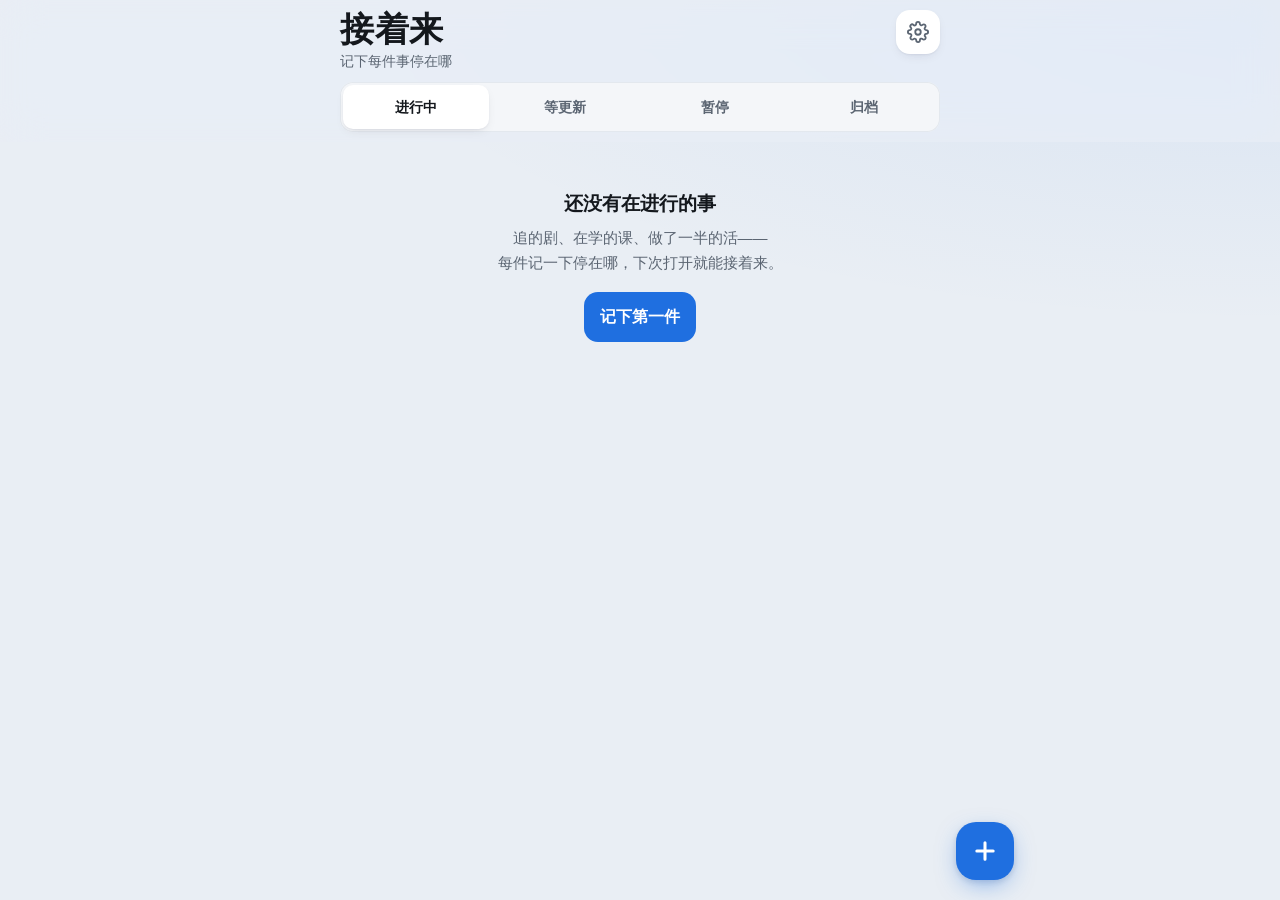
==== index.html @ cc516487 "feat: 界面、存储与同步调度 - 首页：状态标签、冷落提醒、标签筛选、卡片 +1 / 撤销 / 写两句、左滑暂停完成删除 - 详情：接着来卡片、位置调节、时间点、清单、停在这里、历史、设置、二刷 " ====
<!doctype html>
<html lang="zh-CN">
<head>
<meta charset="utf-8">
<meta name="viewport" content="width=device-width, initial-scale=1, viewport-fit=cover">
<title>接着来</title>
<meta name="description" content="记下每件事停在哪、当时想到哪，下次打开就能接着来。">
<meta name="theme-color" content="#e9eef4" media="(prefers-color-scheme: light)">
<meta name="theme-color" content="#15181d" media="(prefers-color-scheme: dark)">
<meta name="apple-mobile-web-app-title" content="接着来">
<link rel="icon" href="icon.svg" type="image/svg+xml">
<link rel="stylesheet" href="assets/app.css">
</head>
<body>

<header class="top" id="top">
  <div class="top-in">
    <div class="brand">
      <h1>接着来</h1>
      <p class="sub" id="sub"></p>
    </div>
    <button class="ib" id="setBtn" type="button" aria-label="设置与同步">
      <svg class="ico" viewBox="0 0 24 24" aria-hidden="true"><circle cx="12" cy="12" r="3"/><path d="M19.4 15a1.65 1.65 0 0 0 .33 1.82l.06.06a2 2 0 1 1-2.83 2.83l-.06-.06a1.65 1.65 0 0 0-1.82-.33 1.65 1.65 0 0 0-1 1.51V21a2 2 0 1 1-4 0v-.09A1.65 1.65 0 0 0 9 19.4a1.65 1.65 0 0 0-1.82.33l-.06.06a2 2 0 1 1-2.83-2.83l.06-.06A1.65 1.65 0 0 0 4.68 15a1.65 1.65 0 0 0-1.51-1H3a2 2 0 1 1 0-4h.09A1.65 1.65 0 0 0 4.6 9a1.65 1.65 0 0 0-.33-1.82l-.06-.06a2 2 0 1 1 2.83-2.83l.06.06A1.65 1.65 0 0 0 9 4.68a1.65 1.65 0 0 0 1-1.51V3a2 2 0 1 1 4 0v.09a1.65 1.65 0 0 0 1 1.51 1.65 1.65 0 0 0 1.82-.33l.06-.06a2 2 0 1 1 2.83 2.83l-.06.06A1.65 1.65 0 0 0 19.4 9a1.65 1.65 0 0 0 1.51 1H21a2 2 0 1 1 0 4h-.09a1.65 1.65 0 0 0-1.51 1z"/></svg>
      <span class="dot" id="syncDot" hidden></span>
    </button>
  </div>
  <nav class="tabs" id="tabs" aria-label="按状态筛选">
    <button type="button" data-tab="active">进行中<span class="n"></span></button>
    <button type="button" data-tab="waiting">等更新<span class="n"></span></button>
    <button type="button" data-tab="paused">暂停<span class="n"></span></button>
    <button type="button" data-tab="archive">归档<span class="n"></span></button>
  </nav>
</header>

<main class="wrap" id="main">
  <section class="stale" id="stale" hidden>
    <button type="button" class="stale-h" id="staleBtn" aria-expanded="false">
      <svg class="ico" viewBox="0 0 24 24" aria-hidden="true"><circle cx="12" cy="12" r="9"/><path d="M12 7v5l3 2"/></svg>
      <span id="staleTxt"></span>
      <svg class="ico chev" viewBox="0 0 24 24" aria-hidden="true"><path d="m6 9 6 6 6-6"/></svg>
    </button>
    <div class="stale-list" id="staleList" hidden></div>
  </section>
  <div class="tags" id="tags" hidden></div>
  <div class="list" id="list"></div>
  <div class="empty" id="empty" hidden></div>
</main>

<button class="fab" id="fab" type="button" aria-label="新建一件事">
  <svg viewBox="0 0 24 24" aria-hidden="true"><path d="M12 5v14M5 12h14"/></svg>
</button>

<div class="toast" id="toast" role="status" aria-live="polite" hidden>
  <span class="t-txt" id="toastTxt"></span>
  <span class="t-acts" id="toastActs"></span>
</div>

<!-- ===== 底部弹窗：DOM 顺序 = 叠放顺序（后面的盖在前面上面），SheetDismiss 按这个顺序登记 ===== -->

<!-- 新建 -->
<div class="mask" id="newMask" hidden>
  <div class="sheet" id="newSheet" role="dialog" aria-modal="true" aria-labelledby="newH">
    <p class="s-kicker" id="newH">新建一件事</p>
    <input class="big-in" id="nTitle" type="text" placeholder="比如：漫长的季节 / 高数第三章 / 写周报" autocomplete="off" enterkeyhint="done" maxlength="80">
    <p class="s-label">它的进度怎么算？</p>
    <div class="tpl" id="nTpl"></div>
    <p class="tpl-hint" id="nTplHint"></p>
    <div class="s-actions">
      <button type="button" class="btn2" id="nCancel">取消</button>
      <button type="button" class="btn1" id="nOk">建好</button>
    </div>
  </div>
</div>

<!-- 详情 -->
<div class="mask" id="detMask" hidden>
  <div class="sheet tall" id="detSheet" role="dialog" aria-modal="true" aria-label="详情">
    <div class="d-head">
      <input class="big-in d-title" id="dTitle" type="text" autocomplete="off" maxlength="80" aria-label="名字">
      <button type="button" class="ib" id="dClose" aria-label="关闭">
        <svg class="ico" viewBox="0 0 24 24" aria-hidden="true"><path d="M18 6 6 18M6 6l12 12"/></svg>
      </button>
    </div>
    <div class="resume" id="dResume"></div>

    <p class="s-label" id="dAdjH">调整到现在的位置</p>
    <div class="grp" id="dAdj"></div>

    <p class="s-label">下次从哪接着来？</p>
    <textarea class="note-in" id="dNote" rows="3" placeholder="写一句当时的想法 / 下一步要做什么（可以不写）"></textarea>

    <div class="d-bar">
      <button type="button" class="btn1 wide" id="dStop">停在这里</button>
    </div>

    <p class="s-label" id="dHistH"></p>
    <div class="hist" id="dHist"></div>
    <div id="dOld"></div>

    <p class="s-label">设置</p>
    <div class="grp" id="dSet"></div>
    <div class="d-danger">
      <button type="button" class="btn2" id="dRound"></button>
      <button type="button" class="btn2 danger" id="dDel">删除这一项</button>
    </div>
  </div>
</div>

<!-- 写两句 -->
<div class="mask" id="noteMask" hidden>
  <div class="sheet" id="noteSheet" role="dialog" aria-modal="true" aria-labelledby="noteH">
    <p class="s-kicker" id="noteH">写两句</p>
    <p class="s-desc" id="noteFor"></p>
    <textarea class="note-in" id="ntText" rows="4" placeholder="当时的想法 / 下一步要做什么"></textarea>
    <div class="s-actions">
      <button type="button" class="btn2" id="ntCancel">取消</button>
      <button type="button" class="btn1" id="ntOk">保存</button>
    </div>
  </div>
</div>

<!-- 设置与同步 -->
<div class="mask" id="setMask" hidden>
  <div class="sheet tall" id="setSheet" role="dialog" aria-modal="true" aria-labelledby="setH">
    <div class="d-head">
      <p class="s-kicker" id="setH">设置与同步</p>
      <button type="button" class="ib" id="sClose" aria-label="关闭">
        <svg class="ico" viewBox="0 0 24 24" aria-hidden="true"><path d="M18 6 6 18M6 6l12 12"/></svg>
      </button>
    </div>
    <p class="s-label">多设备同步</p>
    <div class="card-box" id="syncBox"></div>
    <p class="s-label">冷落提醒</p>
    <div class="grp">
      <div class="row">
        <span class="k">多久没碰算冷落</span>
        <span class="stepper">
          <button type="button" class="sb" id="stMinus" aria-label="减一天">−</button>
          <span class="sv" id="stVal"></span>
          <button type="button" class="sb" id="stPlus" aria-label="加一天">+</button>
        </span>
      </div>
    </div>
    <p class="s-label">备份</p>
    <div class="grp">
      <button type="button" class="row btnrow" id="expBtn"><span class="k">导出备份（.json 文件）</span><span class="chev-r">›</span></button>
      <button type="button" class="row btnrow" id="impBtn"><span class="k">从备份导入（合并，不会覆盖）</span><span class="chev-r">›</span></button>
      <input type="file" id="impFile" accept=".json,application/json" hidden>
    </div>
    <p class="s-foot">数据先存在这台设备上；开了同步后，同一个同步码的设备会自动互通。</p>
  </div>
</div>

<!-- 扫码带来的同步码：先确认再接入 -->
<div class="mask" id="joinMask" hidden>
  <div class="sheet" id="joinSheet" role="dialog" aria-modal="true" aria-labelledby="joinH">
    <p class="s-kicker" id="joinH">接入同步？</p>
    <p class="s-desc" id="joinTxt"></p>
    <div class="s-actions">
      <button type="button" class="btn2" id="joinNo">不接入</button>
      <button type="button" class="btn1" id="joinYes">接入</button>
    </div>
  </div>
</div>

<!-- 通用确认 -->
<div class="mask" id="cfMask" hidden>
  <div class="sheet" id="cfSheet" role="alertdialog" aria-modal="true" aria-labelledby="cfH">
    <p class="s-kicker" id="cfH"></p>
    <p class="s-desc" id="cfTxt"></p>
    <div class="s-actions">
      <button type="button" class="btn2" id="cfNo">取消</button>
      <button type="button" class="btn1" id="cfYes"></button>
    </div>
  </div>
</div>

<!-- 下拉关闭时有没保存的改动 -->
<div class="mask" id="dcMask" hidden>
  <div class="sheet" id="dcSheet" role="alertdialog" aria-modal="true" aria-labelledby="dcH">
    <p class="s-kicker" id="dcH">放弃这次调整？</p>
    <p class="s-desc">调过的位置和写的笔记还没点「停在这里」。</p>
    <div class="s-actions">
      <button type="button" class="btn2" id="dcKeep">继续编辑</button>
      <button type="button" class="btn1 danger" id="dcDrop">放弃</button>
    </div>
  </div>
</div>

<div id="ptr-indicator" aria-hidden="true">
  <svg class="ptr-arrow" viewBox="0 0 24 24" fill="none" stroke="currentColor" stroke-width="2.5" stroke-linecap="round" stroke-linejoin="round"><line x1="12" y1="19" x2="12" y2="5"></line><polyline points="5 12 12 5 19 12"></polyline></svg>
  <svg class="ptr-spinner" viewBox="0 0 24 24" fill="none" stroke="currentColor" stroke-width="2.5" stroke-linecap="round"><path d="M21 12a9 9 0 1 1-6.219-8.56"></path></svg>
</div>
<div id="ptr-tip" hidden></div>

<script src="assets/sync-core.js"></script>
<script src="assets/model.js"></script>
<script src="assets/store.js"></script>
<script src="assets/gestures.js"></script>
<script src="assets/ptr.js"></script>
<script src="assets/app.js"></script>
</body>
</html>
---- assets/app.css ----
/* 接着来 · 样式
   配色沿用日程卡片 / 一日轨道那一家的底色；所有小字的字色都按"实际垫着的底"算过对比度（≥4.5），
   改颜色前先重算，别凭眼睛。动效曲线取自 feedback_ui_liveliness_recipe.md §3。 */

:root{
  --bg:#e9eef4; --surface:#fff; --surface-2:#f4f6f9;
  --text:#14181d; --text-2:#5b6572; --text-3:#8a929c; --line:#e3e8ee;
  --accent:#1f6fe0; --accent-fg:#1a5fc4; --accent-soft:rgba(31,111,224,.11);
  --wait:#6a3fb5; --wait-soft:rgba(138,92,240,.12);
  --stale:#9a4600; --stale-soft:rgba(240,140,30,.14);
  --done:#16683b; --danger:#b0271e;
  --shadow:0 1px 2px rgba(16,18,40,.06),0 10px 28px -8px rgba(16,18,40,.18);
  --shadow-sm:0 1px 2px rgba(16,18,40,.05),0 4px 12px -4px rgba(16,18,40,.12);
  --top-bg:rgba(233,238,244,.72);
  --radius-card:20px;
  /* 左滑按钮（淡色调）：字色按页面底 #e9eef4 实测 暂停 5.80 / 完成 5.07 / 删除 4.92 */
  --lsw-pause-bg:rgba(120,130,145,.16); --lsw-pause-fg:#48525f;
  --lsw-done-bg:rgba(38,166,91,.15);   --lsw-done-fg:#16683b;
  --lsw-del-bg:rgba(224,72,61,.12);    --lsw-del-fg:#b0271e;
  --e1:cubic-bezier(.2,.9,.3,1);       /* 干脆：按压、淡入 */
  --e2:cubic-bezier(.22,1,.36,1);      /* 稳：展开、弹窗 */
  --e3:cubic-bezier(.2,1.35,.4,1);     /* 回弹：数字变化、徽章 */
  --safe-b:env(safe-area-inset-bottom,0px); --safe-t:env(safe-area-inset-top,0px);
  --safe-l:env(safe-area-inset-left,0px);   --safe-r:env(safe-area-inset-right,0px);
  color-scheme:light;
}
@media (prefers-color-scheme: dark){
  :root{
    --bg:#15181d; --surface:#20242b; --surface-2:#1a1e24;
    --text:#f2f4f7; --text-2:#a8b1bd; --text-3:#7c8593; --line:#2c323b;
    --accent:#2f6fd6; --accent-fg:#8fb8ff; --accent-soft:rgba(47,134,246,.2);
    --wait:#c4a8ff; --wait-soft:rgba(138,92,240,.22);
    --stale:#ffb366; --stale-soft:rgba(240,140,30,.2);
    --done:#6fdc9b; --danger:#ff8a80;
    --shadow:0 1px 2px rgba(0,0,0,.3),0 10px 28px -8px rgba(0,0,0,.55);
    --shadow-sm:0 1px 2px rgba(0,0,0,.25),0 4px 12px -4px rgba(0,0,0,.4);
    --top-bg:rgba(21,24,29,.72);
    --lsw-pause-bg:rgba(138,148,163,.22); --lsw-pause-fg:#c3cad4;
    --lsw-done-bg:rgba(38,166,91,.22);    --lsw-done-fg:#6fdc9b;
    --lsw-del-bg:rgba(224,72,61,.2);      --lsw-del-fg:#ff8a80;
    color-scheme:dark;
  }
}

*{box-sizing:border-box}
[hidden]{display:none!important}
html,body{overscroll-behavior-y:contain}
html.locked,html.locked body{overflow:hidden}
body{
  margin:0;min-height:100vh;color:var(--text);
  background:var(--bg) radial-gradient(120% 60% at 100% 0,rgba(31,111,224,.08),transparent 60%) no-repeat fixed;
  font:16px/1.5 -apple-system,BlinkMacSystemFont,"PingFang SC","Hiragino Sans GB","Microsoft YaHei","Segoe UI",Roboto,sans-serif;
  -webkit-text-size-adjust:100%;overflow-x:hidden;
}
button{font:inherit;color:inherit;cursor:pointer;touch-action:manipulation;-webkit-tap-highlight-color:transparent;
  transition:transform .2s var(--e1),background-color .2s,opacity .2s}
button:active:not(:disabled){transform:scale(.955)}
input,textarea{font:inherit;color:inherit}
.ico{width:22px;height:22px;fill:none;stroke:currentColor;stroke-width:2;stroke-linecap:round;stroke-linejoin:round;flex:none}

/* ---------- 顶栏：半透明材质，内容从下面穿过 ---------- */
.top{
  position:sticky;top:0;z-index:20;
  padding:calc(10px + var(--safe-t)) calc(16px + var(--safe-r)) 10px calc(16px + var(--safe-l));
  background:var(--top-bg);
  -webkit-backdrop-filter:saturate(180%) blur(20px);backdrop-filter:saturate(180%) blur(20px);
}
.top-in,.tabs,.wrap{max-width:600px;margin-left:auto;margin-right:auto}
.top-in{display:flex;align-items:flex-start;justify-content:space-between;gap:12px}
.brand{min-width:0}
.brand h1{margin:0;font-size:clamp(28px,8vw,34px);line-height:1.15;letter-spacing:.02em}
.sub{margin:2px 0 0;font-size:14px;color:var(--text-2);min-height:21px}
.ib{
  position:relative;width:44px;height:44px;border:0;border-radius:14px;flex:none;
  display:flex;align-items:center;justify-content:center;background:var(--surface);color:var(--text-2);box-shadow:var(--shadow-sm)
}
.ib:active:not(:disabled){transform:scale(.92)}
.dot{position:absolute;top:9px;right:9px;width:9px;height:9px;border-radius:50%;border:2px solid var(--surface)}
.dot.ok{background:#26a65b}.dot.err{background:#e0483d}.dot.busy{background:#f0a31e}

/* 状态标签：分段控件 */
.tabs{display:flex;gap:4px;margin-top:10px;padding:3px;border-radius:13px;background:var(--surface-2);box-shadow:inset 0 0 0 1px var(--line)}
.tabs button{
  flex:1 1 0;min-width:0;min-height:44px;border:0;border-radius:10px;background:transparent;
  font-size:14px;font-weight:600;color:var(--text-2);white-space:nowrap;
  display:flex;align-items:center;justify-content:center;gap:3px;padding:0 2px
}
.tabs button[aria-pressed="true"]{background:var(--surface);color:var(--text);box-shadow:var(--shadow-sm)}
.tabs .n{font-size:12px;font-weight:600;color:var(--text-2);font-variant-numeric:tabular-nums}
.tabs .n:empty{display:none}

/* ---------- 主体 ---------- */
/* 顶栏的 600 是内容宽（左右留白在 .top 上），这里的留白在自己身上，所以要加回 32，两边才对齐 */
.wrap{max-width:632px;padding:8px calc(16px + var(--safe-r)) calc(120px + var(--safe-b)) calc(16px + var(--safe-l))}

.stale{margin:4px 0 12px;border-radius:16px;background:var(--stale-soft);color:var(--stale)}
.stale-h{width:100%;min-height:48px;border:0;background:transparent;color:inherit;display:flex;align-items:center;gap:8px;
  padding:10px 14px;text-align:left;font-size:15px;font-weight:600}
.stale-h span{flex:1;min-width:0}
.stale-h .chev{transition:transform .3s var(--e2)}
.stale-h[aria-expanded="true"] .chev{transform:rotate(180deg)}
.stale-list{display:flex;flex-wrap:wrap;gap:8px;padding:0 14px 14px}
.chip{min-height:44px;border:0;border-radius:18px;padding:6px 14px;background:var(--surface);color:var(--text);font-size:14px;
  box-shadow:var(--shadow-sm);max-width:100%;text-align:left}
.chip small{color:var(--text-2);margin-left:4px}
.stale-list .chip{min-height:44px}

.tags{display:flex;flex-wrap:wrap;gap:8px;margin:2px 0 12px}
.tags .chip{padding:6px 14px}
.tags .chip[aria-pressed="true"]{background:var(--accent);color:#fff}

.list{display:flex;flex-direction:column;gap:12px}
.grp-h{margin:10px 4px 0;font-size:13px;font-weight:700;color:var(--text-2)}

/* ---------- 卡片 ---------- */
.card{
  position:relative;display:grid;grid-template-columns:minmax(0,1fr) auto;gap:10px 12px;align-items:center;
  padding:16px 14px 16px 18px;border-radius:var(--radius-card);background:var(--surface);box-shadow:var(--shadow);
  cursor:pointer;-webkit-tap-highlight-color:transparent;outline:none;
  transition:transform .2s var(--e1),box-shadow .2s
}
.card:focus-visible{box-shadow:0 0 0 3px var(--accent-soft),var(--shadow)}
.card.press{transform:scale(.985)}
.c-main{min-width:0}
.c-title{font-size:17px;font-weight:700;line-height:1.35;overflow-wrap:anywhere}
.c-pos{margin-top:4px;font-size:15px;color:var(--text-2);line-height:1.4;overflow-wrap:anywhere}
.c-pos b{font-size:22px;font-weight:700;color:var(--text);font-variant-numeric:proportional-nums;margin:0 2px;letter-spacing:-.01em}
.c-pos small{font-size:13px;color:var(--text-2)}
.c-pos .sep{margin:0 6px;color:var(--text-3)}
.c-pos .tm{display:inline-block;margin-left:8px;padding:1px 8px;border-radius:8px;background:var(--surface-2);
  font-size:14px;font-weight:600;color:var(--text);font-variant-numeric:tabular-nums;box-shadow:inset 0 0 0 1px var(--line)}
.c-pos .none{font-size:15px;color:var(--text-2)}
.c-pos.pop b,.c-pos.pop .tm{display:inline-block;animation:pop .46s var(--e3)}
@keyframes pop{0%{transform:scale(1)}35%{transform:scale(1.28)}100%{transform:scale(1)}}
.bar{height:5px;margin-top:8px;border-radius:3px;background:var(--surface-2);overflow:hidden;box-shadow:inset 0 0 0 1px var(--line)}
.bar i{display:block;height:100%;border-radius:3px;background:var(--accent);transition:width .42s cubic-bezier(.2,1.2,.35,1)}
.c-note{margin-top:8px;padding-left:10px;border-left:3px solid var(--accent-soft);font-size:15px;color:var(--text);
  line-height:1.5;display:-webkit-box;-webkit-line-clamp:2;-webkit-box-orient:vertical;overflow:hidden;overflow-wrap:anywhere}
.c-meta{margin-top:8px;display:flex;flex-wrap:wrap;align-items:center;gap:4px 8px;font-size:13px;color:var(--text-2)}
.tag{display:inline-flex;align-items:center;min-height:22px;padding:0 8px;border-radius:11px;font-size:12px;font-weight:700}
.tag.stale{background:var(--stale-soft);color:var(--stale)}
.tag.wait{background:var(--wait-soft);color:var(--wait)}
.tag.done{background:var(--lsw-done-bg);color:var(--done)}
.tag.pause{background:var(--lsw-pause-bg);color:var(--lsw-pause-fg)}

.c-plus{
  width:60px;height:60px;border:0;border-radius:18px;align-self:center;
  display:flex;flex-direction:column;align-items:center;justify-content:center;gap:0;
  background:var(--accent-soft);color:var(--accent-fg);font-weight:800;font-size:19px;line-height:1.1
}
.c-plus small{font-size:11px;font-weight:600;opacity:.95}
.c-plus:active:not(:disabled){transform:scale(.9)}
.c-plus.flash{animation:plus .5s var(--e3)}
@keyframes plus{0%{transform:scale(.86)}50%{transform:scale(1.1)}100%{transform:scale(1)}}

.card.just{animation:just 1.1s var(--e2)}
@keyframes just{0%{box-shadow:0 0 0 0 var(--accent-soft),var(--shadow)}30%{box-shadow:0 0 0 6px var(--accent-soft),var(--shadow)}100%{box-shadow:0 0 0 0 transparent,var(--shadow)}}
.list.enter .card{animation:rise .4s var(--e1) both}
@keyframes rise{from{opacity:0;transform:translateY(7px)}to{opacity:1;transform:none}}

.empty{margin:40px auto 0;max-width:420px;text-align:center;color:var(--text-2);font-size:15px;padding:0 8px}
.empty h2{margin:0 0 6px;font-size:19px;color:var(--text)}
.empty p{margin:0 0 16px;line-height:1.7}
.empty.small{margin-top:24px}

/* ---------- 悬浮按钮 ---------- */
.fab{
  position:fixed;z-index:30;width:58px;height:58px;border:0;border-radius:20px;
  bottom:calc(20px + var(--safe-b));
  /* 宽屏时落在内容列外侧，不压卡片；窄屏回到右下角 */
  right:max(calc(16px + var(--safe-r)),calc(50vw - 300px - 74px));
  display:flex;align-items:center;justify-content:center;
  background:var(--accent);color:#fff;box-shadow:0 8px 24px -6px rgba(31,111,224,.55),0 2px 6px rgba(16,18,40,.12)
}
.fab svg{width:28px;height:28px;fill:none;stroke:currentColor;stroke-width:2.6;stroke-linecap:round}

/* ---------- 提示条 ---------- */
.toast{
  position:fixed;z-index:40;left:50%;bottom:calc(92px + var(--safe-b));
  width:min(560px,calc(100vw - 32px));transform:translateX(-50%);
  display:flex;flex-wrap:wrap;align-items:center;gap:6px 10px;
  padding:10px 10px 10px 16px;border-radius:16px;color:#fff;background:rgba(28,32,40,.92);
  -webkit-backdrop-filter:saturate(180%) blur(20px);backdrop-filter:saturate(180%) blur(20px);
  box-shadow:0 12px 32px -8px rgba(0,0,0,.4);font-size:15px;
  animation:toastIn .36s var(--e3)
}
.toast.out{animation:toastOut .22s var(--e1) forwards}
@keyframes toastIn{from{opacity:0;transform:translate(-50%,16px) scale(.96)}to{opacity:1;transform:translate(-50%,0)}}
@keyframes toastOut{to{opacity:0;transform:translate(-50%,10px)}}
.t-txt{flex:1 1 150px;min-width:0;line-height:1.4;overflow-wrap:anywhere}
.t-acts{display:flex;gap:6px;margin-left:auto}
.t-acts button{min-height:44px;border:0;border-radius:11px;padding:0 12px;background:rgba(255,255,255,.14);color:#fff;font-size:14px;font-weight:700;white-space:nowrap}
.t-acts button.pri{background:#fff;color:#14181d}

/* ---------- 底部弹窗（结构取自存档 ios-gestures.html 组件 CSS ②） ---------- */
.mask{position:fixed;inset:0;z-index:50;background:rgba(12,16,22,.42);display:flex;align-items:flex-end;justify-content:center;
  animation:maskIn .28s ease}
.sheet{
  position:relative;width:100%;max-width:560px;max-height:92vh;overflow-y:auto;
  background:var(--surface);border-radius:22px 22px 0 0;
  padding:22px calc(18px + var(--safe-r)) calc(18px + var(--safe-b)) calc(18px + var(--safe-l));
  overscroll-behavior:contain;-webkit-overflow-scrolling:touch;
  animation:sheetUp .38s var(--e2)
}
.sheet.tall{min-height:min(640px,86vh)}
.mask.out{animation:maskOut .22s ease forwards}
.mask.out .sheet{animation:sheetDown .22s var(--e1) forwards}
@keyframes maskIn{from{background-color:rgba(12,16,22,0)}}
@keyframes maskOut{to{background-color:rgba(12,16,22,0)}}
@keyframes sheetUp{from{transform:translateY(40%);opacity:.4}to{transform:none;opacity:1}}
@keyframes sheetDown{to{transform:translateY(60%);opacity:0}}
@media (min-width:600px){
  .mask{align-items:center;padding:20px}
  .sheet{border-radius:22px;max-height:88vh}
  @keyframes sheetUp{from{transform:translateY(24px) scale(.98);opacity:0}to{transform:none;opacity:1}}
}
@media (max-width:599px){
  .sheet::before{content:"";position:absolute;top:7px;left:50%;width:36px;height:5px;margin-left:-18px;
    border-radius:3px;background:var(--text-3);opacity:.4;pointer-events:none}
}
.s-kicker{margin:0 0 10px;font-size:19px;font-weight:700}
.s-desc{margin:0 0 14px;color:var(--text-2);font-size:15px;line-height:1.6;overflow-wrap:anywhere}
.s-label{margin:18px 4px 8px;font-size:13px;font-weight:700;color:var(--text-2)}
.s-foot{margin:18px 4px 0;font-size:13px;color:var(--text-2);line-height:1.6}
.s-actions{display:flex;gap:10px;margin-top:18px}
.s-actions > *{flex:1}
.btn1,.btn2{min-height:50px;border:0;border-radius:14px;padding:0 16px;font-size:16px;font-weight:700}
.btn1{background:var(--accent);color:#fff}
.btn1.danger{background:#c9352b}
.btn2{background:var(--surface-2);color:var(--text);box-shadow:inset 0 0 0 1px var(--line)}
.btn2.danger{color:var(--danger)}
.btn1:disabled{opacity:.45;cursor:default}
.wide{width:100%}

.big-in{
  width:100%;min-height:52px;border:0;border-radius:14px;padding:10px 14px;background:var(--surface-2);
  font-size:20px;font-weight:700;box-shadow:inset 0 0 0 1px var(--line);outline:none
}
.big-in:focus{box-shadow:inset 0 0 0 2px var(--accent)}
.note-in{
  display:block;width:100%;min-height:92px;border:0;border-radius:14px;padding:12px 14px;resize:vertical;
  background:var(--surface-2);font-size:16px;line-height:1.7;box-shadow:inset 0 0 0 1px var(--line);outline:none
}
.note-in:focus{box-shadow:inset 0 0 0 2px var(--accent)}

/* 新建：模板 */
.tpl{display:grid;grid-template-columns:repeat(3,minmax(0,1fr));gap:8px}
.tpl button{
  min-height:64px;border:0;border-radius:14px;background:var(--surface-2);box-shadow:inset 0 0 0 1px var(--line);
  display:flex;flex-direction:column;align-items:center;justify-content:center;gap:2px;font-size:15px;font-weight:700;padding:6px 4px
}
.tpl button small{font-size:12px;font-weight:500;color:var(--text-2)}
.tpl button[aria-pressed="true"]{background:var(--accent-soft);color:var(--accent-fg);box-shadow:inset 0 0 0 2px var(--accent)}
.tpl button[aria-pressed="true"] small{color:var(--accent-fg)}
.tpl-hint{margin:8px 4px 0;font-size:13px;color:var(--text-2);min-height:20px}

/* 详情 */
.d-head{display:flex;align-items:center;gap:10px}
.d-head > .s-kicker{flex:1;min-width:0;margin:0}
.d-head .big-in{flex:1;min-width:0;background:transparent;box-shadow:none;padding:6px 2px;font-size:22px}
.d-head .big-in:focus{box-shadow:inset 0 -2px 0 var(--accent);border-radius:0}
.d-head .ib{box-shadow:none;background:var(--surface-2)}
.resume{margin-top:10px;padding:16px;border-radius:18px;background:var(--accent-soft)}
.r-k{display:flex;align-items:center;justify-content:space-between;gap:8px;font-size:13px;font-weight:700;color:var(--accent-fg)}
.r-pos{margin-top:4px;font-size:15px;color:var(--text-2)}
.r-pos b{font-size:26px;color:var(--text);font-variant-numeric:proportional-nums;margin:0 2px}
.r-pos small{font-size:14px}
.r-pos .sep{margin:0 6px;color:var(--text-3)}
.r-pos .tm{display:inline-block;margin-left:8px;padding:1px 8px;border-radius:8px;background:var(--surface);font-size:15px;font-weight:700;color:var(--text);font-variant-numeric:tabular-nums}
.r-note{margin-top:10px;font-size:16px;line-height:1.7;color:var(--text);white-space:pre-wrap;overflow-wrap:anywhere}
.r-meta{margin-top:10px;font-size:13px;color:var(--text-2);line-height:1.6}
.r-go{display:inline-flex;align-items:center;gap:4px;min-height:44px;padding:0 12px;border-radius:12px;background:var(--surface);
  color:var(--accent-fg);font-size:14px;font-weight:700;text-decoration:none;box-shadow:var(--shadow-sm)}

.grp{border-radius:16px;background:var(--surface-2);box-shadow:inset 0 0 0 1px var(--line);overflow:hidden}
.row{display:flex;align-items:center;gap:10px;min-height:52px;padding:6px 14px;border-top:1px solid var(--line)}
.row:first-child{border-top:0}
.row .k{flex:1;min-width:0;font-size:15px;overflow-wrap:anywhere}
.row .k small{display:block;font-size:12px;color:var(--text-2)}
.btnrow{width:100%;border:0;border-top:1px solid var(--line);background:transparent;text-align:left}
.grp .btnrow:first-child{border-top:0}
.btnrow:active:not(:disabled){transform:none;background:var(--line)}
.chev-r{color:var(--text-3);font-size:20px}
.row input[type=text],.row input[type=url]{
  flex:1;min-width:0;min-height:44px;border:0;border-radius:10px;padding:6px 10px;background:var(--surface);font-size:16px;
  box-shadow:inset 0 0 0 1px var(--line);outline:none
}
.row input:focus{box-shadow:inset 0 0 0 2px var(--accent)}

.stepper{display:inline-flex;align-items:center;gap:4px;flex:none}
.sb{width:44px;height:44px;border:0;border-radius:12px;background:var(--surface);font-size:22px;font-weight:600;color:var(--text);
  box-shadow:var(--shadow-sm);display:flex;align-items:center;justify-content:center}
.sb:disabled{opacity:.35}
.sv{min-width:52px;text-align:center;font-size:16px;font-weight:700;font-variant-numeric:tabular-nums}
.num{width:64px;min-height:44px;border:0;border-radius:12px;text-align:center;font-size:20px;font-weight:700;background:var(--surface);
  box-shadow:inset 0 0 0 1px var(--line);outline:none;font-variant-numeric:tabular-nums;padding:0 4px}
.num:focus{box-shadow:inset 0 0 0 2px var(--accent)}
.lv .u{width:2.6em;flex:none;font-size:15px;font-weight:700}
.lv .tot{display:flex;align-items:center;gap:4px;margin-left:auto;font-size:14px;color:var(--text-2)}
.lv .tot input{width:52px;min-height:44px;border:0;border-radius:10px;text-align:center;font-size:16px;background:transparent;
  box-shadow:inset 0 0 0 1px var(--line);outline:none;color:var(--text)}
.lv .tot input:focus{box-shadow:inset 0 0 0 2px var(--accent)}
.tm-in{width:108px!important;flex:none!important;text-align:center;font-variant-numeric:tabular-nums;font-weight:700}
.tm-hint{margin-left:auto;font-size:14px;color:var(--text-2);text-align:right}
.tm-hint.bad{color:var(--danger)}

.step{display:flex;align-items:center;gap:10px;min-height:52px;padding:4px 6px 4px 8px;border-top:1px solid var(--line)}
.step:first-child{border-top:0}
.ck{width:44px;height:44px;border:0;background:transparent;display:flex;align-items:center;justify-content:center;flex:none;padding:0}
.ck i{width:24px;height:24px;border-radius:50%;box-shadow:inset 0 0 0 2px var(--text-3);display:flex;align-items:center;justify-content:center;
  transition:background-color .2s,box-shadow .2s}
.ck[aria-pressed="true"] i{background:var(--accent);box-shadow:none}
.ck[aria-pressed="true"] i::after{content:"";width:10px;height:5px;border:solid #fff;border-width:0 0 2.5px 2.5px;transform:translateY(-1px) rotate(-45deg)}
.step .tx{flex:1;min-width:0;font-size:16px;overflow-wrap:anywhere}
.step .ck[aria-pressed="true"] + .tx{color:var(--text-2);text-decoration:line-through}
.x{width:44px;height:44px;border:0;background:transparent;color:var(--text-3);display:flex;align-items:center;justify-content:center;flex:none;padding:0}
.x .ico{width:18px;height:18px}
.addrow input{flex:1}
.addrow .sb{font-size:20px}

.d-bar{position:sticky;bottom:calc(-18px - var(--safe-b));z-index:2;margin:14px -18px 0;padding:12px 18px calc(12px + var(--safe-b));
  background:linear-gradient(to bottom,transparent,var(--surface) 30%)}
.hist{display:flex;flex-direction:column;gap:0;border-radius:16px;background:var(--surface-2);box-shadow:inset 0 0 0 1px var(--line);overflow:hidden}
.hist:empty{display:none}
.h-it{display:flex;gap:8px;padding:10px 6px 10px 14px;border-top:1px solid var(--line)}
.h-it:first-child{border-top:0}
.h-b{flex:1;min-width:0}
.h-t{font-size:13px;color:var(--text-2)}
.h-p{font-size:15px;font-weight:600;overflow-wrap:anywhere}
.h-n{margin-top:2px;font-size:15px;line-height:1.6;white-space:pre-wrap;overflow-wrap:anywhere}
.old{margin-top:10px}
.old summary{min-height:44px;display:flex;align-items:center;padding:0 4px;font-size:14px;color:var(--text-2);cursor:pointer;list-style:none}
.old summary::-webkit-details-marker{display:none}
.old summary::before{content:"›";display:inline-block;margin-right:8px;transition:transform .2s}
.old[open] summary::before{transform:rotate(90deg)}

.seg{display:flex;flex-wrap:wrap;gap:6px;padding:10px 12px}
.seg button{flex:1 1 auto;min-height:44px;border:0;border-radius:11px;background:var(--surface);font-size:14px;font-weight:600;
  box-shadow:inset 0 0 0 1px var(--line);padding:0 10px;white-space:nowrap}
.seg button[aria-pressed="true"]{background:var(--accent);color:#fff;box-shadow:none}
.sw{position:relative;display:block;width:52px;height:32px;border-radius:16px;background:var(--line);flex:none;transition:background-color .25s}
.sw::after{content:"";position:absolute;top:3px;left:3px;width:26px;height:26px;border-radius:50%;background:#fff;box-shadow:0 2px 6px rgba(0,0,0,.2);
  transition:transform .3s var(--e3)}
.btnrow[aria-checked="true"] .sw{background:#26a65b}
.btnrow[aria-checked="true"] .sw::after{transform:translateX(20px)}
.d-danger{display:flex;flex-direction:column;gap:10px;margin-top:18px}

/* 设置：同步 */
.card-box{padding:14px;border-radius:16px;background:var(--surface-2);box-shadow:inset 0 0 0 1px var(--line)}
.card-box p{margin:0 0 10px;font-size:15px;line-height:1.6;color:var(--text-2)}
.card-box .st{font-weight:700;color:var(--text)}
.code-row{display:flex;gap:8px;margin-bottom:10px}
.code-row input{flex:1;min-width:0;min-height:48px;border:0;border-radius:12px;padding:0 12px;background:var(--surface);font-size:16px;
  font-family:ui-monospace,Menlo,Consolas,monospace;box-shadow:inset 0 0 0 1px var(--line);outline:none}
.code-row input:focus{box-shadow:inset 0 0 0 2px var(--accent)}
.code-row .btn2{flex:none;min-height:48px;padding:0 14px;background:var(--surface)}
.code-show{font-family:ui-monospace,Menlo,Consolas,monospace;font-size:16px;color:var(--text);letter-spacing:.04em;overflow-wrap:anywhere}
.qr{display:flex;flex-direction:column;align-items:center;gap:8px;margin:12px 0}
.qr img{width:min(220px,62vw);height:auto;image-rendering:pixelated;border-radius:12px;background:#fff;padding:8px}
.qr p{margin:0;text-align:center;font-size:14px}
.sync-err{color:var(--danger)!important}
.btn-line{display:flex;gap:10px;flex-wrap:wrap}
.btn-line > *{flex:1 1 140px}

/* 左滑操作（结构取自存档 ios-gestures.html 组件 CSS ①，按钮换成三种状态色） */
.lsw-item{position:relative;touch-action:pan-y pinch-zoom}
.lsw-anim{transition:transform .3s cubic-bezier(.2,.9,.3,1)!important}
.lsw-acts{position:absolute;display:flex;gap:8px;pointer-events:none}
.lsw-acts.is-open{pointer-events:auto}
.lsw-btn{
  width:clamp(68px,19vw,80px);height:100%;border:0;padding:0;border-radius:var(--radius-card);
  display:flex;flex-direction:column;align-items:center;justify-content:center;gap:4px;
  font-size:14px;font-weight:700;line-height:1.2
}
.lsw-ico{width:22px;height:22px;fill:none;stroke:currentColor;stroke-width:2;stroke-linecap:round;stroke-linejoin:round}
.lsw-pause{background:var(--lsw-pause-bg);color:var(--lsw-pause-fg)}
.lsw-done{background:var(--lsw-done-bg);color:var(--lsw-done-fg)}
.lsw-del{background:var(--lsw-del-bg);color:var(--lsw-del-fg)}

/* 下拉刷新（取自存档 pull-to-refresh.html，颜色改走主题变量） */
#ptr-indicator{position:fixed;top:calc(-44px + var(--safe-t));left:50%;margin-left:-18px;width:36px;height:36px;border-radius:50%;
  background:var(--surface);border:1px solid var(--line);box-shadow:0 4px 14px rgba(0,0,0,.18);
  display:flex;align-items:center;justify-content:center;color:var(--accent-fg);opacity:0;pointer-events:none;z-index:350}
#ptr-indicator.ptr-animate{transition:transform .25s ease,opacity .25s ease}
#ptr-indicator svg{width:20px;height:20px}
#ptr-indicator .ptr-arrow{transition:transform .2s ease}
#ptr-indicator.ptr-ready .ptr-arrow{transform:rotate(180deg)}
#ptr-indicator .ptr-spinner{display:none}
#ptr-indicator.ptr-loading .ptr-arrow{display:none}
#ptr-indicator.ptr-loading .ptr-spinner{display:block;animation:ptr-spin .8s linear infinite}
@keyframes ptr-spin{to{transform:rotate(360deg)}}
#ptr-tip{position:fixed;left:50%;bottom:calc(24px + var(--safe-b));transform:translateX(-50%) translateY(20px);width:max-content;
  max-width:min(420px,calc(100vw - 2rem));background:#1f2937;color:#fff;border-radius:12px;padding:.85rem 1.1rem;font-size:.9rem;line-height:1.5;
  z-index:400;opacity:0;pointer-events:none;transition:opacity .25s,transform .25s}
#ptr-tip.show{opacity:1;transform:translateX(-50%) translateY(0)}

@media (hover:hover){
  .card:hover{box-shadow:0 1px 2px rgba(16,18,40,.06),0 14px 34px -8px rgba(16,18,40,.24)}
  .c-plus:hover,.tpl button:hover,.chip:hover{filter:brightness(.97)}
}
@media (max-width:360px){
  .card{padding:14px 12px 14px 14px}
  .c-plus{width:54px;height:54px}
  .tabs button{font-size:13px}
  /* 320 档「调整位置」一行要装下 单位 + −[数]+ + 共[ ]集：原来要 307px、只有 256，按「压尺寸不换形态」收紧 */
  .sheet{padding-left:calc(14px + var(--safe-l));padding-right:calc(14px + var(--safe-r))}
  .d-bar{margin-left:-14px;margin-right:-14px;padding-left:14px;padding-right:14px}
  .lv{gap:6px;padding-left:10px;padding-right:10px}
  .lv .u{width:2em}
  .lv .stepper{gap:2px}
  .lv .num{width:48px}
  .lv .tot{gap:2px}
  .lv .tot input{width:44px}
}
@media (prefers-reduced-motion:reduce){
  *,*::before,*::after{animation-duration:.01ms!important;animation-iteration-count:1!important;transition-duration:.01ms!important}
}
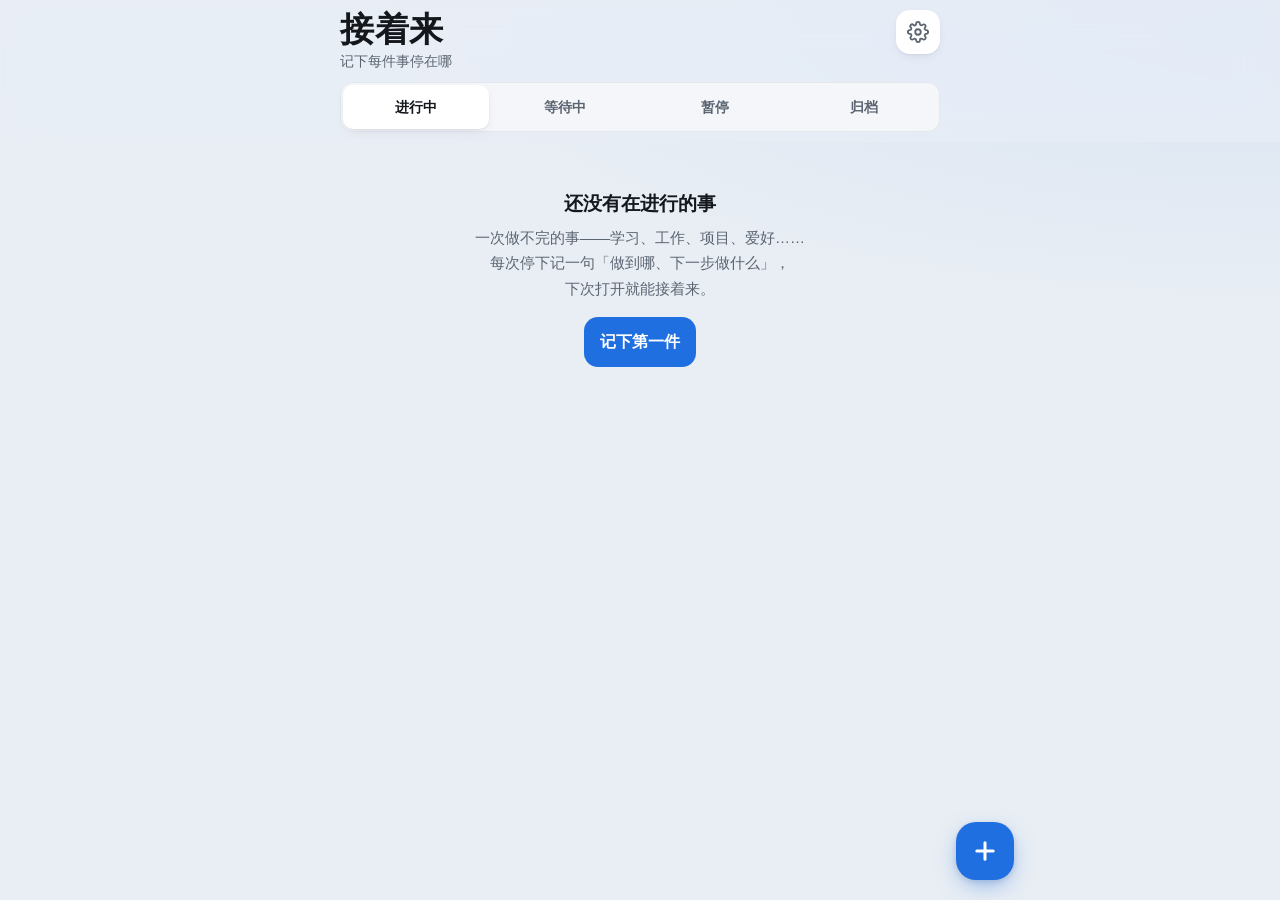
==== commit bb60c548: "feat: 改为通用优先——不再按看剧等场景分模板 用户反馈第一版「太针对场景化（像看剧记录）」，要通用的： - 新建只问名字；每次记录的核心是「做到哪 + 下一步」两句文字 - 数字刻度 / 步骤清" ====
--- a/index.html
+++ b/index.html
@@ -26,7 +26,7 @@
   </div>
   <nav class="tabs" id="tabs" aria-label="按状态筛选">
     <button type="button" data-tab="active">进行中<span class="n"></span></button>
-    <button type="button" data-tab="waiting">等更新<span class="n"></span></button>
+    <button type="button" data-tab="waiting">等待中<span class="n"></span></button>
     <button type="button" data-tab="paused">暂停<span class="n"></span></button>
     <button type="button" data-tab="archive">归档<span class="n"></span></button>
   </nav>
@@ -61,10 +61,8 @@
 <div class="mask" id="newMask" hidden>
   <div class="sheet" id="newSheet" role="dialog" aria-modal="true" aria-labelledby="newH">
     <p class="s-kicker" id="newH">新建一件事</p>
-    <input class="big-in" id="nTitle" type="text" placeholder="比如：漫长的季节 / 高数第三章 / 写周报" autocomplete="off" enterkeyhint="done" maxlength="80">
-    <p class="s-label">它的进度怎么算？</p>
-    <div class="tpl" id="nTpl"></div>
-    <p class="tpl-hint" id="nTplHint"></p>
+    <input class="big-in" id="nTitle" type="text" placeholder="做了一半的事，起个名字" autocomplete="off" enterkeyhint="done" maxlength="80">
+    <p class="s-desc s-hint">建好后写下「做到哪、下一步做什么」就行。需要按页数、题数这类数字记进度，之后在详情里加。</p>
     <div class="s-actions">
       <button type="button" class="btn2" id="nCancel">取消</button>
       <button type="button" class="btn1" id="nOk">建好</button>
@@ -86,8 +84,10 @@
     <p class="s-label" id="dAdjH">调整到现在的位置</p>
     <div class="grp" id="dAdj"></div>
 
-    <p class="s-label">下次从哪接着来？</p>
-    <textarea class="note-in" id="dNote" rows="3" placeholder="写一句当时的想法 / 下一步要做什么（可以不写）"></textarea>
+    <p class="s-label">做到哪了</p>
+    <textarea class="note-in" id="dNote" rows="2" placeholder="现在的进展、想到哪了"></textarea>
+    <p class="s-label">下一步做什么</p>
+    <textarea class="note-in" id="dNext" rows="2" placeholder="下次回来先干什么"></textarea>
 
     <div class="d-bar">
       <button type="button" class="btn1 wide" id="dStop">停在这里</button>
@@ -106,12 +106,42 @@
   </div>
 </div>
 
-<!-- 写两句 -->
+<!-- 加进度刻度 -->
+<div class="mask" id="scaleMask" hidden>
+  <div class="sheet" id="scaleSheet" role="dialog" aria-modal="true" aria-labelledby="scH">
+    <p class="s-kicker" id="scH">加一个进度刻度</p>
+    <div class="seg seg-flat" id="scType">
+      <button type="button" data-sc="counter" aria-pressed="true">按数字记</button>
+      <button type="button" data-sc="checklist" aria-pressed="false">拆成步骤</button>
+    </div>
+    <div id="scCounter">
+      <p class="s-label">单位</p>
+      <input class="line-in" id="scUnit" type="text" maxlength="4" placeholder="比如 页、题、节、%" autocomplete="off">
+      <div class="unit-chips" id="scChips"></div>
+      <p class="s-label">一共多少（不知道就空着）</p>
+      <input class="line-in" id="scTotal" type="text" inputmode="numeric" pattern="[0-9]*" placeholder="可以不填" autocomplete="off">
+      <div class="grp" style="margin-top:14px">
+        <button type="button" class="row btnrow" id="scTime" role="switch" aria-checked="false">
+          <span class="k">还要记到几分几秒<small>看视频、听课、听书时有用</small></span><span class="sw" aria-hidden="true"></span></button>
+      </div>
+    </div>
+    <p class="s-desc" id="scCheckDesc" hidden style="margin-top:14px">把这件事拆成几步，做完一步勾一步。步骤在详情里加。</p>
+    <div class="s-actions">
+      <button type="button" class="btn2" id="scCancel">取消</button>
+      <button type="button" class="btn1" id="scOk">加上</button>
+    </div>
+  </div>
+</div>
+
+<!-- 记一笔 / 补一句 -->
 <div class="mask" id="noteMask" hidden>
   <div class="sheet" id="noteSheet" role="dialog" aria-modal="true" aria-labelledby="noteH">
-    <p class="s-kicker" id="noteH">写两句</p>
+    <p class="s-kicker" id="noteH">记一笔</p>
     <p class="s-desc" id="noteFor"></p>
-    <textarea class="note-in" id="ntText" rows="4" placeholder="当时的想法 / 下一步要做什么"></textarea>
+    <p class="s-label">做到哪了</p>
+    <textarea class="note-in" id="ntText" rows="2" placeholder="现在的进展、想到哪了"></textarea>
+    <p class="s-label">下一步做什么</p>
+    <textarea class="note-in" id="ntNext" rows="2" placeholder="下次回来先干什么"></textarea>
     <div class="s-actions">
       <button type="button" class="btn2" id="ntCancel">取消</button>
       <button type="button" class="btn1" id="ntOk">保存</button>
--- a/assets/app.css
+++ b/assets/app.css
@@ -136,6 +136,10 @@
 .bar i{display:block;height:100%;border-radius:3px;background:var(--accent);transition:width .42s cubic-bezier(.2,1.2,.35,1)}
 .c-note{margin-top:8px;padding-left:10px;border-left:3px solid var(--accent-soft);font-size:15px;color:var(--text);
   line-height:1.5;display:-webkit-box;-webkit-line-clamp:2;-webkit-box-orient:vertical;overflow:hidden;overflow-wrap:anywhere}
+.c-next{margin-top:8px;font-size:15px;line-height:1.5;color:var(--text);overflow-wrap:anywhere;
+  display:-webkit-box;-webkit-line-clamp:2;-webkit-box-orient:vertical;overflow:hidden}
+.c-next b,.r-next b,.h-next b{display:inline-block;margin-right:6px;padding:0 7px;border-radius:7px;background:var(--accent-soft);
+  color:var(--accent-fg);font-size:12px;font-weight:700;line-height:20px;vertical-align:1px}
 .c-meta{margin-top:8px;display:flex;flex-wrap:wrap;align-items:center;gap:4px 8px;font-size:13px;color:var(--text-2)}
 .tag{display:inline-flex;align-items:center;min-height:22px;padding:0 8px;border-radius:11px;font-size:12px;font-weight:700}
 .tag.stale{background:var(--stale-soft);color:var(--stale)}
@@ -243,16 +247,17 @@
 }
 .note-in:focus{box-shadow:inset 0 0 0 2px var(--accent)}
 
-/* 新建：模板 */
-.tpl{display:grid;grid-template-columns:repeat(3,minmax(0,1fr));gap:8px}
-.tpl button{
-  min-height:64px;border:0;border-radius:14px;background:var(--surface-2);box-shadow:inset 0 0 0 1px var(--line);
-  display:flex;flex-direction:column;align-items:center;justify-content:center;gap:2px;font-size:15px;font-weight:700;padding:6px 4px
-}
-.tpl button small{font-size:12px;font-weight:500;color:var(--text-2)}
-.tpl button[aria-pressed="true"]{background:var(--accent-soft);color:var(--accent-fg);box-shadow:inset 0 0 0 2px var(--accent)}
-.tpl button[aria-pressed="true"] small{color:var(--accent-fg)}
-.tpl-hint{margin:8px 4px 0;font-size:13px;color:var(--text-2);min-height:20px}
+/* 新建 */
+.s-hint{margin:12px 4px 0;font-size:14px}
+
+/* 加进度刻度 */
+.seg.seg-flat{padding:0;margin-bottom:4px}
+.line-in{width:100%;min-height:48px;border:0;border-radius:12px;padding:0 14px;background:var(--surface-2);font-size:16px;
+  box-shadow:inset 0 0 0 1px var(--line);outline:none}
+.line-in:focus{box-shadow:inset 0 0 0 2px var(--accent)}
+.unit-chips{display:flex;flex-wrap:wrap;gap:8px;margin-top:10px}
+.unit-chips .chip{min-width:52px;justify-content:center;text-align:center;background:var(--surface-2);box-shadow:inset 0 0 0 1px var(--line)}
+.unit-chips .chip[aria-pressed="true"]{background:var(--accent);color:#fff;box-shadow:none}
 
 /* 详情 */
 .d-head{display:flex;align-items:center;gap:10px}
@@ -268,6 +273,8 @@
 .r-pos .sep{margin:0 6px;color:var(--text-3)}
 .r-pos .tm{display:inline-block;margin-left:8px;padding:1px 8px;border-radius:8px;background:var(--surface);font-size:15px;font-weight:700;color:var(--text);font-variant-numeric:tabular-nums}
 .r-note{margin-top:10px;font-size:16px;line-height:1.7;color:var(--text);white-space:pre-wrap;overflow-wrap:anywhere}
+.r-next{margin-top:10px;padding:10px 12px;border-radius:12px;background:var(--surface);font-size:16px;line-height:1.7;
+  white-space:pre-wrap;overflow-wrap:anywhere}
 .r-meta{margin-top:10px;font-size:13px;color:var(--text-2);line-height:1.6}
 .r-go{display:inline-flex;align-items:center;gap:4px;min-height:44px;padding:0 12px;border-radius:12px;background:var(--surface);
   color:var(--accent-fg);font-size:14px;font-weight:700;text-decoration:none;box-shadow:var(--shadow-sm)}
@@ -396,7 +403,7 @@
 
 @media (hover:hover){
   .card:hover{box-shadow:0 1px 2px rgba(16,18,40,.06),0 14px 34px -8px rgba(16,18,40,.24)}
-  .c-plus:hover,.tpl button:hover,.chip:hover{filter:brightness(.97)}
+  .c-plus:hover,.chip:hover{filter:brightness(.97)}
 }
 @media (max-width:360px){
   .card{padding:14px 12px 14px 14px}
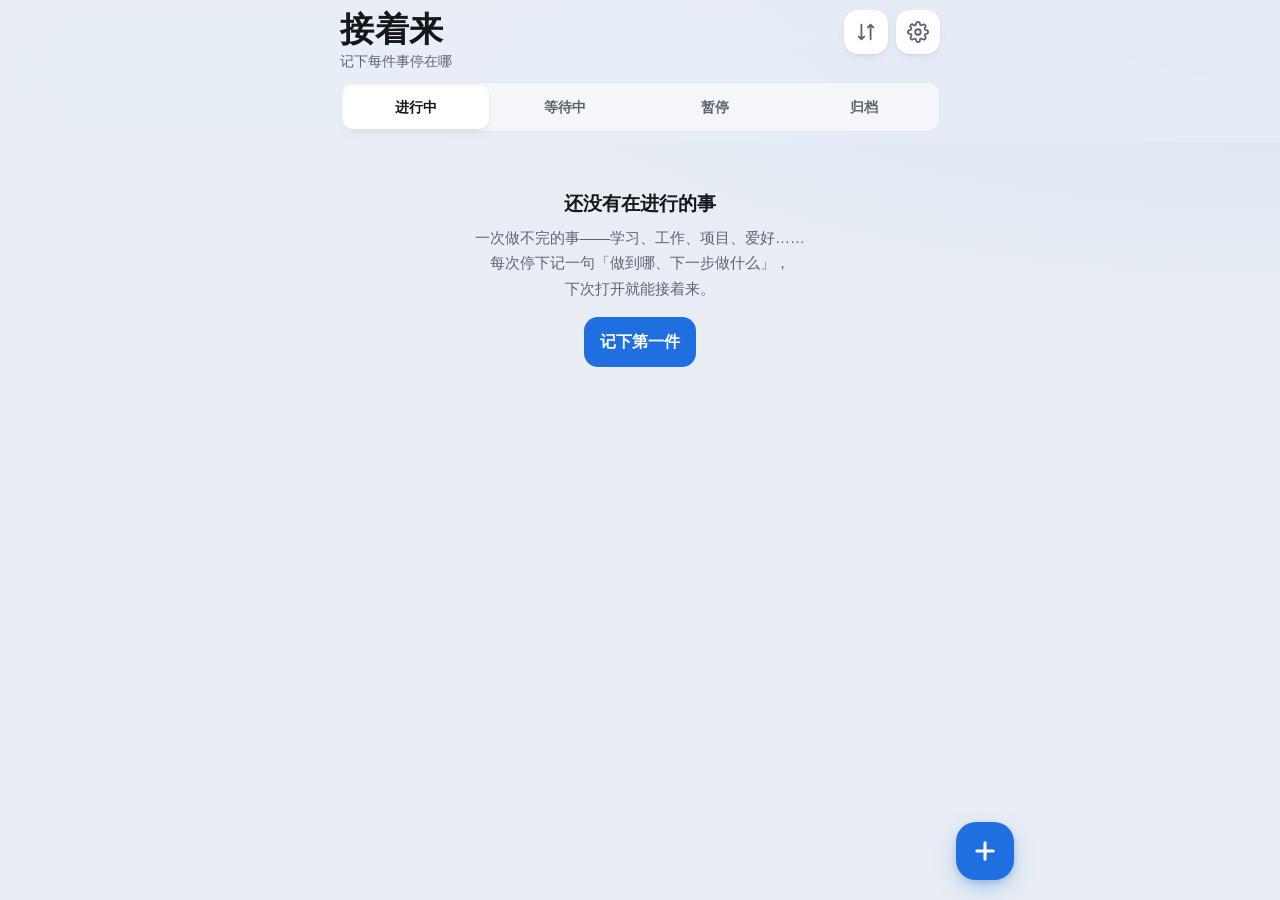
==== commit 3622ca3b: "feat: 分组（3D 堆叠）+ 长按拖动排序 + 排序切换 照日程卡片：同组卡片 3D 堆叠、组标题色条+数量+⋯（改名/合并/解散/连删）、 长按卡片 450ms 拖动、长按组标题整组移动；排序：" ====
--- a/index.html
+++ b/index.html
@@ -19,10 +19,15 @@
       <h1>接着来</h1>
       <p class="sub" id="sub"></p>
     </div>
+    <div class="top-btns">
+    <button class="ib" id="sortBtn" type="button" aria-label="排序方式">
+      <svg class="ico" viewBox="0 0 24 24" aria-hidden="true"><path d="M7 4v16M7 20l-3-3M7 20l3-3M17 20V4M17 4l-3 3M17 4l3 3"/></svg>
+    </button>
     <button class="ib" id="setBtn" type="button" aria-label="设置与同步">
       <svg class="ico" viewBox="0 0 24 24" aria-hidden="true"><circle cx="12" cy="12" r="3"/><path d="M19.4 15a1.65 1.65 0 0 0 .33 1.82l.06.06a2 2 0 1 1-2.83 2.83l-.06-.06a1.65 1.65 0 0 0-1.82-.33 1.65 1.65 0 0 0-1 1.51V21a2 2 0 1 1-4 0v-.09A1.65 1.65 0 0 0 9 19.4a1.65 1.65 0 0 0-1.82.33l-.06.06a2 2 0 1 1-2.83-2.83l.06-.06A1.65 1.65 0 0 0 4.68 15a1.65 1.65 0 0 0-1.51-1H3a2 2 0 1 1 0-4h.09A1.65 1.65 0 0 0 4.6 9a1.65 1.65 0 0 0-.33-1.82l-.06-.06a2 2 0 1 1 2.83-2.83l.06.06A1.65 1.65 0 0 0 9 4.68a1.65 1.65 0 0 0 1-1.51V3a2 2 0 1 1 4 0v.09a1.65 1.65 0 0 0 1 1.51 1.65 1.65 0 0 0 1.82-.33l.06-.06a2 2 0 1 1 2.83 2.83l-.06.06A1.65 1.65 0 0 0 19.4 9a1.65 1.65 0 0 0 1.51 1H21a2 2 0 1 1 0 4h-.09a1.65 1.65 0 0 0-1.51 1z"/></svg>
       <span class="dot" id="syncDot" hidden></span>
     </button>
+    </div>
   </div>
   <nav class="tabs" id="tabs" aria-label="按状态筛选">
     <button type="button" data-tab="active">进行中<span class="n"></span></button>
@@ -41,7 +46,6 @@
     </button>
     <div class="stale-list" id="staleList" hidden></div>
   </section>
-  <div class="tags" id="tags" hidden></div>
   <div class="list" id="list"></div>
   <div class="empty" id="empty" hidden></div>
 </main>
@@ -103,6 +107,20 @@
       <button type="button" class="btn2" id="dRound"></button>
       <button type="button" class="btn2 danger" id="dDel">删除这一项</button>
     </div>
+  </div>
+</div>
+
+<!-- 选分组（盖在详情上面） -->
+<div class="mask" id="grpMask" hidden>
+  <div class="sheet" id="grpSheet" role="dialog" aria-modal="true" aria-labelledby="grpH">
+    <p class="s-kicker" id="grpH">放进哪个分组</p>
+    <div class="grp-pick" id="grpList"></div>
+    <p class="s-label">新建分组</p>
+    <div class="code-row">
+      <input id="grpNew" type="text" maxlength="20" placeholder="分组名，比如 工作、学习" autocomplete="off" enterkeyhint="done">
+      <button type="button" class="btn2" id="grpAdd">放进去</button>
+    </div>
+    <div class="s-actions"><button type="button" class="btn2" id="grpCancel">取消</button></div>
   </div>
 </div>
 
@@ -181,6 +199,37 @@
   </div>
 </div>
 
+<!-- 排序方式 -->
+<div class="mask" id="sortMask" hidden>
+  <div class="sheet" id="sortSheet" role="dialog" aria-modal="true" aria-labelledby="sortH">
+    <p class="s-kicker" id="sortH">排序方式</p>
+    <div class="grp" id="sortList">
+      <button type="button" class="row btnrow" data-sort="manual"><span class="k">自定义顺序<small>长按卡片拖动调整；长按分组标题整组移动</small></span><span class="ck-r"></span></button>
+      <button type="button" class="row btnrow" data-sort="recent"><span class="k">最近碰过的在前</span><span class="ck-r"></span></button>
+      <button type="button" class="row btnrow" data-sort="created"><span class="k">按创建时间<small>先建的在前</small></span><span class="ck-r"></span></button>
+    </div>
+    <p class="s-foot">不管怎么排，太久没碰的事都会在首页顶上提醒你。</p>
+  </div>
+</div>
+
+<!-- 分组菜单：重命名 / 解散 / 连同删除 -->
+<div class="mask" id="gmMask" hidden>
+  <div class="sheet" id="gmSheet" role="dialog" aria-modal="true" aria-labelledby="gmH">
+    <p class="s-kicker" id="gmH"></p>
+    <p class="s-label">重命名</p>
+    <div class="code-row">
+      <input id="gmName" type="text" maxlength="20" autocomplete="off" enterkeyhint="done" aria-label="新名字">
+      <button type="button" class="btn2" id="gmRename">改名</button>
+    </div>
+    <p class="s-desc s-hint" id="gmMerge" hidden></p>
+    <div class="s-actions">
+      <button type="button" class="btn2" id="gmDissolve">解散分组</button>
+      <button type="button" class="btn2 danger" id="gmDelete">连同里面的删掉</button>
+    </div>
+    <p class="s-foot" id="gmTip"></p>
+  </div>
+</div>
+
 <!-- 扫码带来的同步码：先确认再接入 -->
 <div class="mask" id="joinMask" hidden>
   <div class="sheet" id="joinSheet" role="dialog" aria-modal="true" aria-labelledby="joinH">
@@ -227,6 +276,8 @@
 <script src="assets/model.js"></script>
 <script src="assets/store.js"></script>
 <script src="assets/gestures.js"></script>
+<script src="assets/stack.js"></script>
+<script src="assets/drag.js"></script>
 <script src="assets/ptr.js"></script>
 <script src="assets/app.js"></script>
 </body>
--- a/assets/app.css
+++ b/assets/app.css
@@ -369,6 +369,55 @@
 .btn-line{display:flex;gap:10px;flex-wrap:wrap}
 .btn-line > *{flex:1 1 140px}
 
+/* ---------- 顶栏按钮 ---------- */
+.top-btns{display:flex;gap:8px;flex:none}
+
+/* ---------- 分组（取自日程卡片「色条小节标题」+ 3D 堆叠，2026-09-26） ----------
+   标题层级：正文 < 分组名 18px < 卡片标题；色条把标题和下面的卡连起来；数量是小圆牌（日程卡片用户要求保留的）。
+   分组之间的空隙用 padding 不用 margin：margin 会塌陷，整组拖动时量出来的高度少一截、让位错位（日程卡片踩过） */
+.group{display:block;padding-top:6px}
+.list > .group:first-child{padding-top:0}
+.group-head{display:flex;align-items:center;gap:6px;min-height:44px;padding:0 2px 0 6px;color:var(--text);font-size:18px;font-weight:800;letter-spacing:.3px}
+.group-head .g-main{flex:1 1 auto;min-width:0;display:flex;align-items:center;gap:8px;min-height:44px;border:0;background:transparent;padding:0;
+  color:inherit;font:inherit;letter-spacing:inherit;text-align:left}
+.group-head .g-main::before{content:"";flex:0 0 auto;width:5px;height:18px;border-radius:3px;background:var(--accent)}
+.group-head .g-main:active:not(:disabled){transform:none}
+.group-head .g-main:active .g-name{opacity:.6}
+.g-name{overflow-wrap:anywhere;min-width:0}
+.g-count{flex:0 0 auto;font-size:12px;font-weight:700;color:var(--text-2);letter-spacing:.5px;background:var(--surface);padding:2px 9px;border-radius:99px;box-shadow:var(--shadow-sm)}
+.group-head .g-more{flex:0 0 auto;width:44px;height:44px;border:0;background:transparent;color:var(--text-2);font-size:18px;font-weight:800;line-height:1;
+  display:flex;align-items:center;justify-content:center;border-radius:12px}
+.g-chev{flex:0 0 auto;width:44px;height:44px;border:0;padding:0;background:transparent;display:flex;align-items:center;justify-content:center;
+  transition:transform .34s var(--e2)}
+.g-chev span{font-size:14px;color:var(--text-2)}
+.group-head[aria-expanded="true"] .g-chev{transform:rotate(180deg)}
+
+.stack{position:relative;margin-top:6px;perspective-origin:50% 0;transform-origin:center top;transition:height .62s cubic-bezier(.16,1.24,.3,1),transform .22s ease}
+.stack.is-pressed{transform:scale(.972)}
+.stack > .stack-item{position:absolute;left:0;top:0;width:100%;transform-origin:center top;backface-visibility:hidden;-webkit-backface-visibility:hidden;
+  transition:transform .62s cubic-bezier(.16,1.24,.3,1),opacity .42s ease}
+/* 越往后压一层暗色，像退进阴影里 */
+.stack > .stack-item::after{content:"";position:absolute;inset:0;border-radius:var(--radius-card);background:#0a1018;opacity:var(--dim,0);
+  pointer-events:none;transition:opacity .5s ease}
+.stack:not(.is-open) > .stack-item[data-layer="0"] > .card{box-shadow:0 22px 46px -10px rgba(16,18,40,.30),0 2px 6px rgba(16,18,40,.08)}
+.stack:not(.is-open) .card{cursor:pointer}
+.no-anim .stack,.no-anim .stack > .stack-item{transition:none!important}
+@media (prefers-reduced-motion:reduce){ .stack,.stack > .stack-item,.g-chev{transition:none!important} }
+
+/* ---------- 长按拖动 ---------- */
+body.dragging{user-select:none;-webkit-user-select:none;touch-action:none}
+.drag-sliding{transition:transform .18s cubic-bezier(.2,.8,.3,1)}
+.drag-lift{transition:none!important;z-index:50;position:relative;filter:drop-shadow(0 14px 26px rgba(17,26,38,.28))}
+.drag-lift .card{opacity:.97}
+body.just-dragged .card,body.just-dragged .group-head{pointer-events:none}
+
+/* ---------- 选分组 / 排序 ---------- */
+.grp-pick{display:flex;flex-wrap:wrap;gap:8px}
+.grp-pick .chip{background:var(--surface-2);box-shadow:inset 0 0 0 1px var(--line)}
+.grp-pick .chip[aria-pressed="true"]{background:var(--accent);color:#fff;box-shadow:none}
+.row .v{color:var(--text-2);font-size:15px;min-width:0;overflow-wrap:anywhere;text-align:right}
+.ck-r{flex:none;width:22px;color:var(--accent-fg);font-size:18px;font-weight:800;text-align:center}
+
 /* 左滑操作（结构取自存档 ios-gestures.html 组件 CSS ①，按钮换成三种状态色） */
 .lsw-item{position:relative;touch-action:pan-y pinch-zoom}
 .lsw-anim{transition:transform .3s cubic-bezier(.2,.9,.3,1)!important}
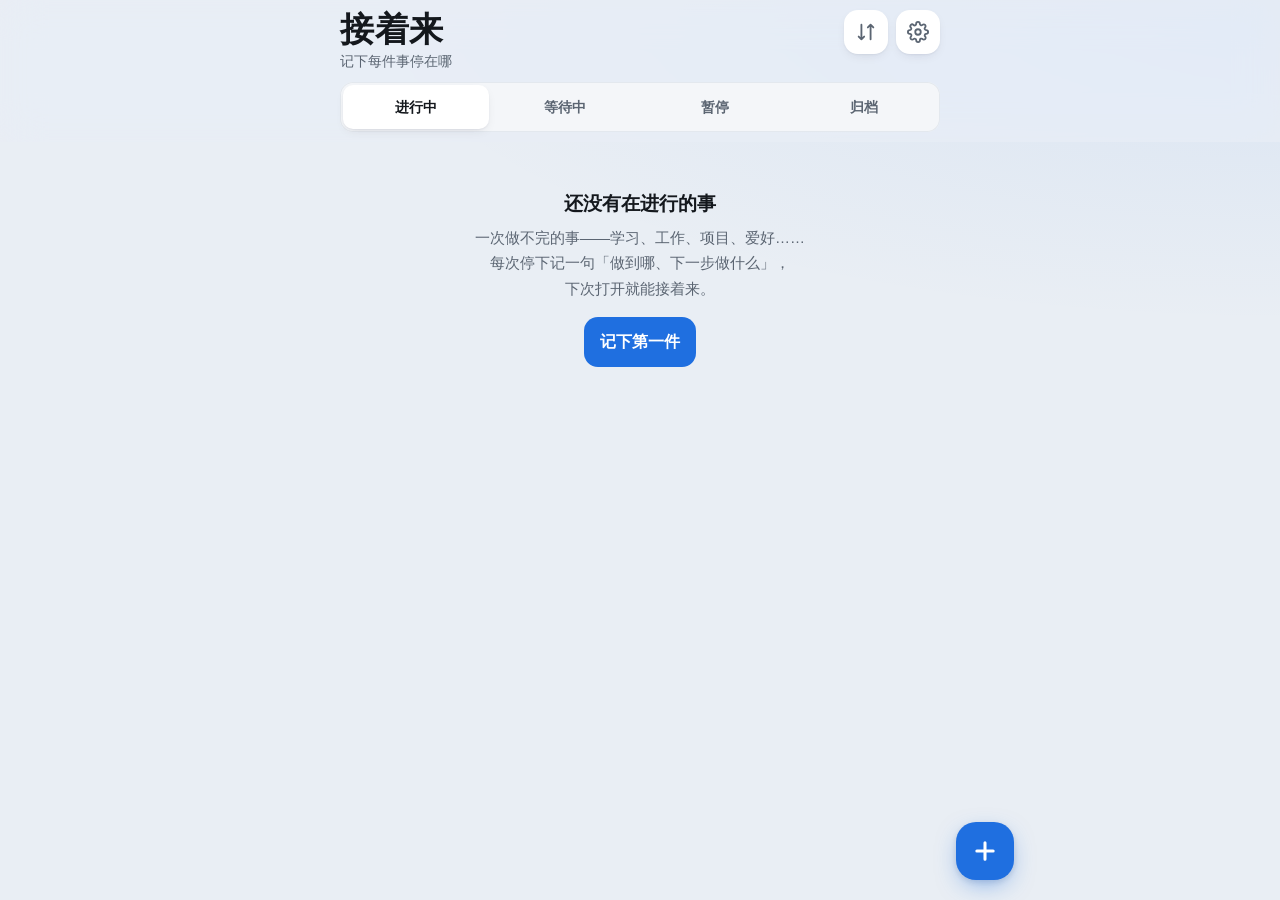
==== commit 9ea77f20: "refactor(sync): 调度与云同步面板改用存档组件（逐字节副本） references/组件_多设备同步/ 新增 sync-client.js（调度）、sync-panel.js/.css（" ====
--- a/index.html
+++ b/index.html
@@ -9,6 +9,7 @@
 <meta name="theme-color" content="#15181d" media="(prefers-color-scheme: dark)">
 <meta name="apple-mobile-web-app-title" content="接着来">
 <link rel="icon" href="icon.svg" type="image/svg+xml">
+<link rel="stylesheet" href="assets/sync-panel.css">
 <link rel="stylesheet" href="assets/app.css">
 </head>
 <body>
@@ -18,6 +19,7 @@
     <div class="brand">
       <h1>接着来</h1>
       <p class="sub" id="sub"></p>
+      <p class="sp-line" id="syncLine" hidden></p>
     </div>
     <div class="top-btns">
     <button class="ib" id="sortBtn" type="button" aria-label="排序方式">
@@ -177,7 +179,9 @@
       </button>
     </div>
     <p class="s-label">多设备同步</p>
-    <div class="card-box" id="syncBox"></div>
+    <div class="grp">
+      <button type="button" class="row btnrow" id="syncRow"><span class="k">云同步</span><span class="v" id="syncRowState">未开启</span><span class="chev-r">›</span></button>
+    </div>
     <p class="s-label">冷落提醒</p>
     <div class="grp">
       <div class="row">
@@ -230,16 +234,10 @@
   </div>
 </div>
 
-<!-- 扫码带来的同步码：先确认再接入 -->
-<div class="mask" id="joinMask" hidden>
-  <div class="sheet" id="joinSheet" role="dialog" aria-modal="true" aria-labelledby="joinH">
-    <p class="s-kicker" id="joinH">接入同步？</p>
-    <p class="s-desc" id="joinTxt"></p>
-    <div class="s-actions">
-      <button type="button" class="btn2" id="joinNo">不接入</button>
-      <button type="button" class="btn1" id="joinYes">接入</button>
-    </div>
-  </div>
+<!-- 云同步（照日程卡片 rc.wbztl.xyz 的同步面板）。排在 cfMask 之前：「关闭同步」的确认框要盖在它上面 -->
+<div class="mask" id="syncMask" hidden>
+  <!-- 面板内容由存档组件 sync-panel.js 填（SyncPanel.markup），这里只放外壳 -->
+  <div class="sheet" id="syncSheet" role="dialog" aria-modal="true" aria-label="云同步"></div>
 </div>
 
 <!-- 通用确认 -->
@@ -273,6 +271,8 @@
 <div id="ptr-tip" hidden></div>
 
 <script src="assets/sync-core.js"></script>
+<script src="assets/sync-client.js"></script>
+<script src="assets/sync-panel.js"></script>
 <script src="assets/model.js"></script>
 <script src="assets/store.js"></script>
 <script src="assets/gestures.js"></script>
--- a/assets/sync-panel.css
+++ b/assets/sync-panel.css
@@ -0,0 +1,29 @@
+/* 多设备同步 · 云同步面板样式（sync-panel.css）  v1.0.0
+   配色全走宿主的 CSS 变量，宿主没有就用后面的兜底值；深色模式由宿主的变量负责。
+   要接的变量：--accent --text --text-2 --text-3 --surface-2 --line --danger
+   尺寸：按钮 ≥44px 高（Apple HIG 最小点按区域）；输入框 16px 以上，iOS 聚焦时才不会自动放大页面。
+   ⚠️ 存档正本，项目副本要逐字节一致（见 README「已部署副本」）。 */
+.sp-title{margin:0 0 10px;font-size:19px;font-weight:700;color:var(--text,#14181d)}
+.sp-desc{margin:0 0 14px;color:var(--text-2,#5b6572);font-size:15px;line-height:1.6;overflow-wrap:anywhere}
+.sp-desc b{color:var(--text,#14181d)}
+.sp-label{margin:18px 4px 8px;font-size:13px;font-weight:700;color:var(--text-2,#5b6572)}
+.sp-label label{font:inherit;color:inherit}
+.sp-code{display:block;box-sizing:border-box;width:100%;min-height:50px;border:0;border-radius:14px;padding:0 14px;
+  background:var(--surface-2,#f4f6f9);color:var(--text,#14181d);font-size:17px;
+  font-family:ui-monospace,Menlo,Consolas,monospace;letter-spacing:.02em;box-shadow:inset 0 0 0 1px var(--line,#e3e8ee);outline:none}
+.sp-code:focus{box-shadow:inset 0 0 0 2px var(--accent,#1f6fe0)}
+.sp-chips{display:flex;flex-wrap:wrap;gap:10px;margin-top:10px}
+.sp-chips .sp-btn{flex:none;min-height:44px;font-size:15px}
+.sp-state{margin:0 4px;color:var(--text-2,#5b6572);font-size:15px;line-height:1.6;overflow-wrap:anywhere}
+.sp-state.bad{color:var(--danger,#b0271e)}
+.sp-acts{display:flex;gap:10px;margin-top:18px}
+.sp-acts + .sp-acts{margin-top:10px}
+.sp-acts > .sp-btn{flex:1;min-width:0}
+.sp-btn{min-height:50px;border:0;border-radius:14px;padding:0 16px;font:inherit;font-size:16px;font-weight:700;cursor:pointer;
+  background:var(--surface-2,#f4f6f9);color:var(--text,#14181d);box-shadow:inset 0 0 0 1px var(--line,#e3e8ee)}
+.sp-btn.pri{background:var(--accent,#1f6fe0);color:#fff;box-shadow:none}
+.sp-btn:active{transform:scale(.97)}
+/* 标题下那一行（元素类名用 sp-line，自己放在标题下面） */
+.sp-line{margin:2px 0 0;font-size:12px;font-weight:600;color:var(--text-3,#8a929c);overflow-wrap:anywhere}
+.sp-line.bad{color:var(--danger,#b0271e)}
+@media (prefers-reduced-motion:reduce){.sp-btn:active{transform:none}}
--- a/assets/app.css
+++ b/assets/app.css
@@ -352,22 +352,12 @@
 .btnrow[aria-checked="true"] .sw::after{transform:translateX(20px)}
 .d-danger{display:flex;flex-direction:column;gap:10px;margin-top:18px}
 
-/* 设置：同步 */
-.card-box{padding:14px;border-radius:16px;background:var(--surface-2);box-shadow:inset 0 0 0 1px var(--line)}
-.card-box p{margin:0 0 10px;font-size:15px;line-height:1.6;color:var(--text-2)}
-.card-box .st{font-weight:700;color:var(--text)}
+/* 云同步面板的样式在存档组件 assets/sync-panel.css 里 */
 .code-row{display:flex;gap:8px;margin-bottom:10px}
 .code-row input{flex:1;min-width:0;min-height:48px;border:0;border-radius:12px;padding:0 12px;background:var(--surface);font-size:16px;
   font-family:ui-monospace,Menlo,Consolas,monospace;box-shadow:inset 0 0 0 1px var(--line);outline:none}
 .code-row input:focus{box-shadow:inset 0 0 0 2px var(--accent)}
 .code-row .btn2{flex:none;min-height:48px;padding:0 14px;background:var(--surface)}
-.code-show{font-family:ui-monospace,Menlo,Consolas,monospace;font-size:16px;color:var(--text);letter-spacing:.04em;overflow-wrap:anywhere}
-.qr{display:flex;flex-direction:column;align-items:center;gap:8px;margin:12px 0}
-.qr img{width:min(220px,62vw);height:auto;image-rendering:pixelated;border-radius:12px;background:#fff;padding:8px}
-.qr p{margin:0;text-align:center;font-size:14px}
-.sync-err{color:var(--danger)!important}
-.btn-line{display:flex;gap:10px;flex-wrap:wrap}
-.btn-line > *{flex:1 1 140px}
 
 /* ---------- 顶栏按钮 ---------- */
 .top-btns{display:flex;gap:8px;flex:none}
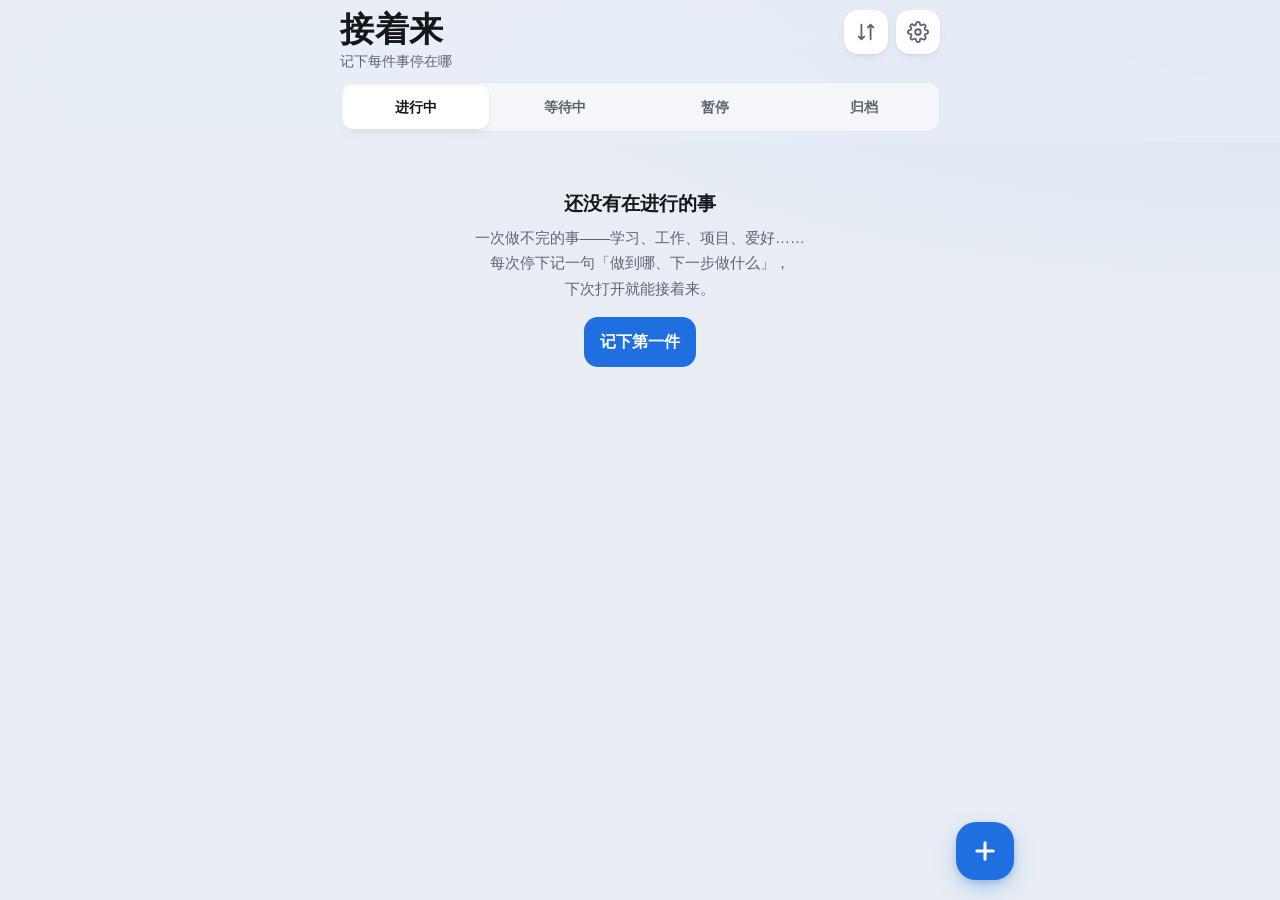
==== commit 54184b0e: "fix: 加「可作为主屏幕 App 打开」声明，iOS 18 及更早添加到主屏幕后也能全屏打开 iOS 26 起所有添加到主屏幕的网站默认以 App 方式打开；iOS 25 及更早 只有声明了 app" ====
--- a/index.html
+++ b/index.html
@@ -3,6 +3,9 @@
 <head>
 <meta charset="utf-8">
 <meta name="viewport" content="width=device-width, initial-scale=1, viewport-fit=cover">
+<meta name="apple-mobile-web-app-capable" content="yes">
+<meta name="mobile-web-app-capable" content="yes">
+<meta name="apple-mobile-web-app-status-bar-style" content="default">
 <title>接着来</title>
 <meta name="description" content="记下每件事停在哪、当时想到哪，下次打开就能接着来。">
 <meta name="theme-color" content="#e9eef4" media="(prefers-color-scheme: light)">
--- a/assets/app.css
+++ b/assets/app.css
@@ -399,6 +399,7 @@
 .drag-sliding{transition:transform .18s cubic-bezier(.2,.8,.3,1)}
 .drag-lift{transition:none!important;z-index:50;position:relative;filter:drop-shadow(0 14px 26px rgba(17,26,38,.28))}
 .drag-lift .card{opacity:.97}
+.drag-landing{z-index:50;position:relative}   /* drag.js v2 松手落位期间，被拖那项仍压在别的上面 */
 body.just-dragged .card,body.just-dragged .group-head{pointer-events:none}
 
 /* ---------- 选分组 / 排序 ---------- */
